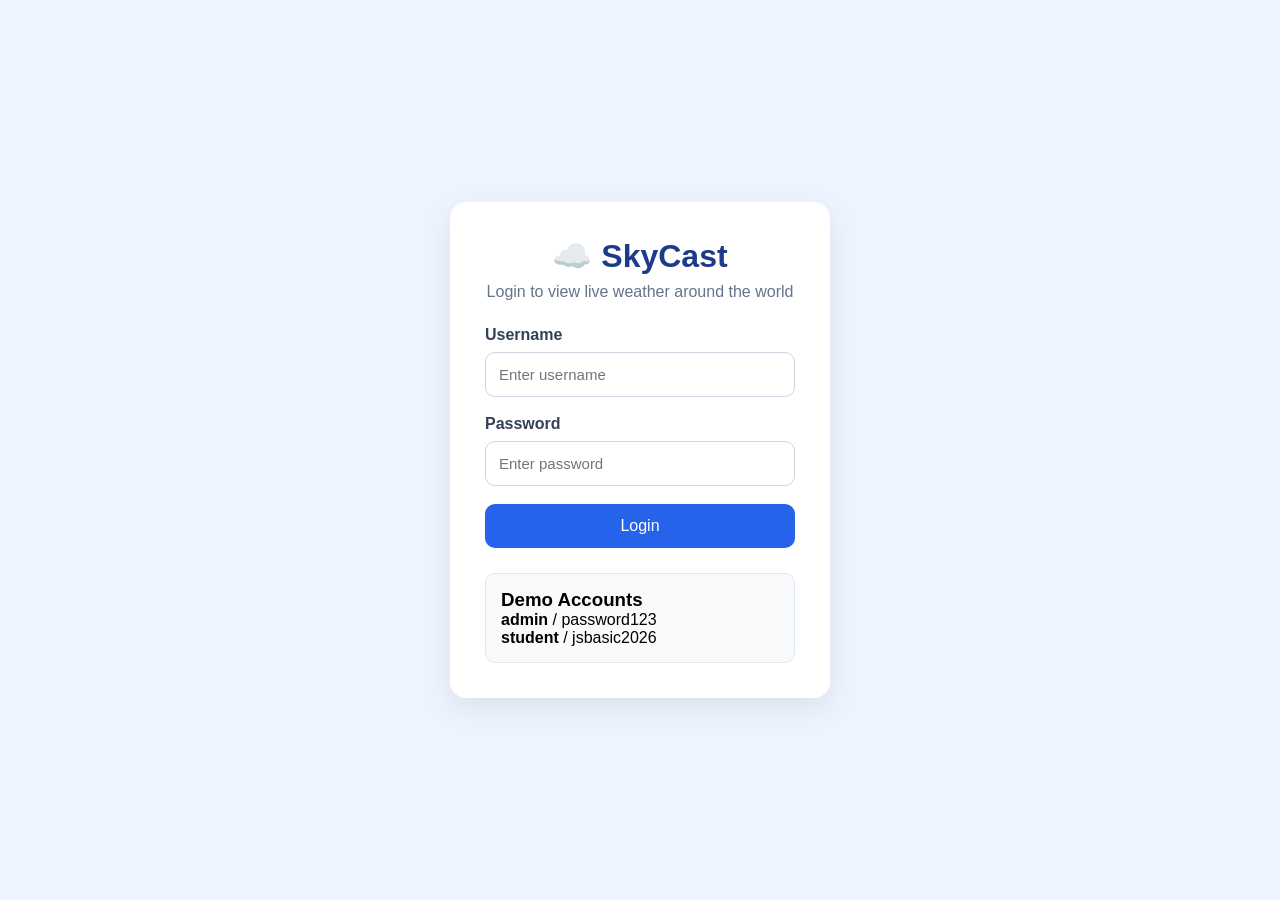
==== dashboard.html @ 93b0ee86 "Initial commit" ====
<!DOCTYPE html>
<html lang="en">

<head>
    <meta charset="UTF-8">
    <meta name="viewport" content="width=device-width, initial-scale=1.0">
    <title>SkyCast | Smart Weather Dashboard</title>

    <link rel="stylesheet" href="style.css">
</head>

<body class="dashboard sunny">

    <div class="header">

        <div>
            <h1 id="greeting">Good Morning ☀️</h1>
            <p id="today"></p>
        </div>

        <button class="logout-btn" id="logoutBtn">
            Logout
        </button>

    </div>

    <!-- Search -->

    <div class="search-box">

        <input
            type="text"
            id="cityInput"
            placeholder="Search any city..."
        >

        <button id="searchBtn">
            Search
        </button>

    </div>

    <!-- Loader -->

    <div class="loader" id="loader"></div>

    <!-- Current Weather -->

    <div class="weather-card">

        <div class="weather-main">

            <div>

                <h2 id="cityName">Search a city</h2>

                <h1 class="temp" id="temperature">
                    --
                </h1>

                <h3 id="description"></h3>

            </div>

            <div class="emoji" id="emoji">
                🌍
            </div>

        </div>

        <div class="info-grid">

            <div class="info-box">
                <h4>Humidity</h4>
                <p id="humidity">--</p>
            </div>

            <div class="info-box">
                <h4>Wind</h4>
                <p id="wind">--</p>
            </div>

            <div class="info-box">
                <h4>Country</h4>
                <p id="country">--</p>
            </div>

            <div class="info-box">
                <h4>Local Time</h4>
                <p id="time">--</p>
            </div>

        </div>

    </div>

    <!-- Forecast -->

    <h2>3-Day Forecast</h2>

    <div class="forecast" id="forecast">

    </div>

    <!-- Recent Searches -->

    <div class="recent">

        <h2>Recent Searches</h2>

        <div id="recentCities">

        </div>

    </div>

<script src="dashboard.js"></script>

</body>

</html>
---- style.css ----
*{
    margin:0;
    padding:0;
    box-sizing:border-box;
    font-family:'Segoe UI',Tahoma,Geneva,Verdana,sans-serif;
}

body{
    min-height:100vh;
    transition:.3s;
}

/* ================= LOGIN ================= */

.login-body{
    display:flex;
    justify-content:center;
    align-items:center;
    background:#edf4ff;
}

.login-container{
    width:380px;
    background:#fff;
    padding:35px;
    border-radius:16px;
    box-shadow:0 10px 30px rgba(0,0,0,.08);
}

.login-container h1{
    text-align:center;
    color:#1e3a8a;
    margin-bottom:8px;
}

.subtitle{
    text-align:center;
    color:#64748b;
    margin-bottom:25px;
}

.input-group{
    margin-bottom:18px;
}

.input-group label{
    display:block;
    margin-bottom:8px;
    font-weight:600;
    color:#334155;
}

.input-group input{
    width:100%;
    padding:13px;
    border-radius:10px;
    border:1px solid #cbd5e1;
    outline:none;
    font-size:15px;
}

.input-group input:focus{
    border-color:#2563eb;
}

button{
    border:none;
    cursor:pointer;
    transition:.25s;
}

.login-container button{
    width:100%;
    padding:13px;
    border-radius:10px;
    background:#2563eb;
    color:white;
    font-size:16px;
}

.login-container button:hover{
    background:#1d4ed8;
}

.error{
    margin-top:12px;
    text-align:center;
    color:#dc2626;
    font-weight:600;
}

.demo-box{
    margin-top:25px;
    background:#f8fafc;
    border:1px solid #e2e8f0;
    padding:15px;
    border-radius:10px;
}

/* ================= DASHBOARD ================= */

.dashboard{
    min-height:100vh;
    padding:35px;
    background:#edf4ff;
    color:#1e293b;
}

/* Header */

.header{
    display:flex;
    justify-content:space-between;
    align-items:flex-start;
    margin-bottom:30px;
}

.header h1{
    color:#0f172a;
    font-size:42px;
}

.header p{
    color:#64748b;
    margin-top:8px;
}

.logout-btn{
    background:#ef4444;
    color:white;
    padding:11px 20px;
    border-radius:10px;
    font-size:15px;
}

.logout-btn:hover{
    background:#dc2626;
}

/* Search */

.search-box{
    display:flex;
    gap:15px;
    margin-bottom:30px;
}

.search-box input{
    flex:1;
    background:white;
    border:1px solid #dbeafe;
    padding:15px;
    border-radius:12px;
    font-size:16px;
}

.search-box input:focus{
    outline:none;
    border-color:#2563eb;
}

.search-box button{
    width:180px;
    background:#2563eb;
    color:white;
    border-radius:12px;
    font-size:16px;
}

.search-box button:hover{
    background:#1d4ed8;
}

/* Loader */

.loader{
    display:none;
    margin:20px auto;
    width:50px;
    height:50px;
    border-radius:50%;
    border:5px solid #dbeafe;
    border-top:5px solid #2563eb;
    animation:spin 1s linear infinite;
}

@keyframes spin{
    to{
        transform:rotate(360deg);
    }
}

/* Main Weather Card */

.weather-card{
    background:white;
    border-radius:18px;
    padding:30px;
    box-shadow:0 8px 25px rgba(0,0,0,.06);
    margin-bottom:30px;
}

.weather-main{
    display:flex;
    justify-content:space-between;
    align-items:center;
    flex-wrap:wrap;
}

.weather-main h2{
    font-size:38px;
    color:#0f172a;
}

.temp{
    font-size:70px;
    font-weight:bold;
    color:#1d4ed8;
    margin:10px 0;
}

#description{
    color:#64748b;
    text-transform:capitalize;
}

.emoji{
    font-size:90px;
}

/* Weather Info */

.info-grid{
    margin-top:30px;
    display:grid;
    grid-template-columns:repeat(auto-fit,minmax(180px,1fr));
    gap:18px;
}

.info-box{
    background:#f8fbff;
    border:1px solid #dbeafe;
    border-radius:14px;
    padding:18px;
}

.info-box h4{
    color:#64748b;
    margin-bottom:8px;
}

.info-box p{
    color:#0f172a;
    font-size:20px;
    font-weight:600;
}

/* Forecast */

h2{
    margin-bottom:18px;
}

.forecast{
    display:grid;
    grid-template-columns:repeat(auto-fit,minmax(180px,1fr));
    gap:20px;
    margin-bottom:30px;
}

.forecast-card{
    background:white;
    border:1px solid #dbeafe;
    border-radius:16px;
    padding:20px;
    text-align:center;
    box-shadow:0 6px 16px rgba(0,0,0,.05);
    transition:.25s;
}

.forecast-card:hover{
    transform:translateY(-5px);
}

.forecast-card h1{
    font-size:45px;
    margin:10px 0;
}

/* Recent Searches */

.recent{
    margin-top:20px;
}

.recent button{
    background:white;
    color:#1e3a8a;
    border:1px solid #93c5fd;
    padding:10px 18px;
    border-radius:30px;
    margin:6px;
}

.recent button:hover{
    background:#2563eb;
    color:white;
}

/* Remove old themes */

.sunny,
.cloudy,
.rainy,
.snowy,
.night{
    background:#edf4ff !important;
}

/* Responsive */

@media(max-width:768px){

    .dashboard{
        padding:20px;
    }

    .header{
        flex-direction:column;
        gap:20px;
    }

    .header h1{
        font-size:32px;
    }

    .search-box{
        flex-direction:column;
    }

    .search-box button{
        width:100%;
    }

    .weather-main{
        justify-content:center;
        text-align:center;
        gap:20px;
    }

    .temp{
        font-size:56px;
    }

    .emoji{
        font-size:70px;
    }

}
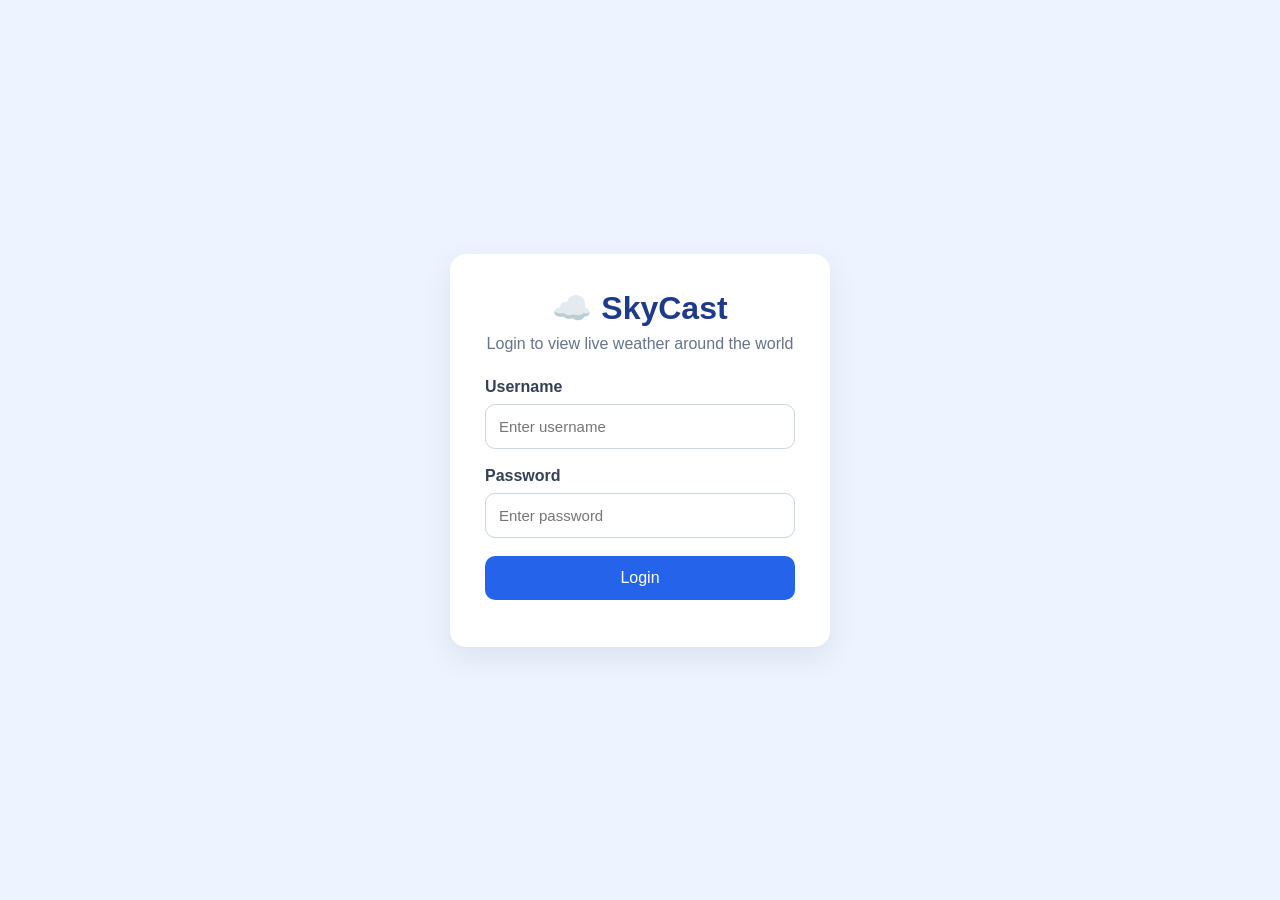
==== commit 8f55693f: "Add 3-day weather forecast" ====
--- a/dashboard.html
+++ b/dashboard.html
@@ -1,75 +1,44 @@
 <!DOCTYPE html>
 <html lang="en">
-
 <head>
     <meta charset="UTF-8">
     <meta name="viewport" content="width=device-width, initial-scale=1.0">
     <title>SkyCast | Smart Weather Dashboard</title>
-
     <link rel="stylesheet" href="style.css">
 </head>
-
 <body class="dashboard sunny">
 
     <div class="header">
-
         <div>
             <h1 id="greeting">Good Morning ☀️</h1>
             <p id="today"></p>
         </div>
 
-        <button class="logout-btn" id="logoutBtn">
-            Logout
-        </button>
-
+        <button class="logout-btn" id="logoutBtn">Logout</button>
     </div>
 
     <!-- Search -->
-
     <div class="search-box">
-
-        <input
-            type="text"
-            id="cityInput"
-            placeholder="Search any city..."
-        >
-
-        <button id="searchBtn">
-            Search
-        </button>
-
+        <input type="text" id="cityInput" placeholder="Search any city...">
+        <button id="searchBtn">Search</button>
     </div>
 
     <!-- Loader -->
-
     <div class="loader" id="loader"></div>
 
     <!-- Current Weather -->
-
     <div class="weather-card">
-
         <div class="weather-main">
-
             <div>
-
                 <h2 id="cityName">Search a city</h2>
-
-                <h1 class="temp" id="temperature">
-                    --
-                </h1>
-
+                <h1 class="temp" id="temperature">--</h1>
                 <h3 id="description"></h3>
-
             </div>
 
-            <div class="emoji" id="emoji">
-                🌍
-            </div>
-
+            <div class="emoji" id="emoji">🌍</div>
         </div>
 
         <div class="info-grid">
-
             <div class="info-box">
                 <h4>Humidity</h4>
                 <p id="humidity">--</p>
@@ -89,33 +58,19 @@
                 <h4>Local Time</h4>
                 <p id="time">--</p>
             </div>
-
         </div>
-
     </div>
 
     <!-- Forecast -->
+    <h2>3-Day Forecast</h2>
+    <div class="forecast" id="forecast"></div>
 
-    <h2>3-Day Forecast</h2>
-
-    <div class="forecast" id="forecast">
-
+    <!-- Recent Searches -->
+    <div class="recent">
+        <h2>Recent Searches</h2>
+        <div id="recentCities"></div>
     </div>
 
-    <!-- Recent Searches -->
-
-    <div class="recent">
-
-        <h2>Recent Searches</h2>
-
-        <div id="recentCities">
-
-        </div>
-
-    </div>
-
-<script src="dashboard.js"></script>
-
+    <script src="dashboard.js"></script>
 </body>
-
 </html>
